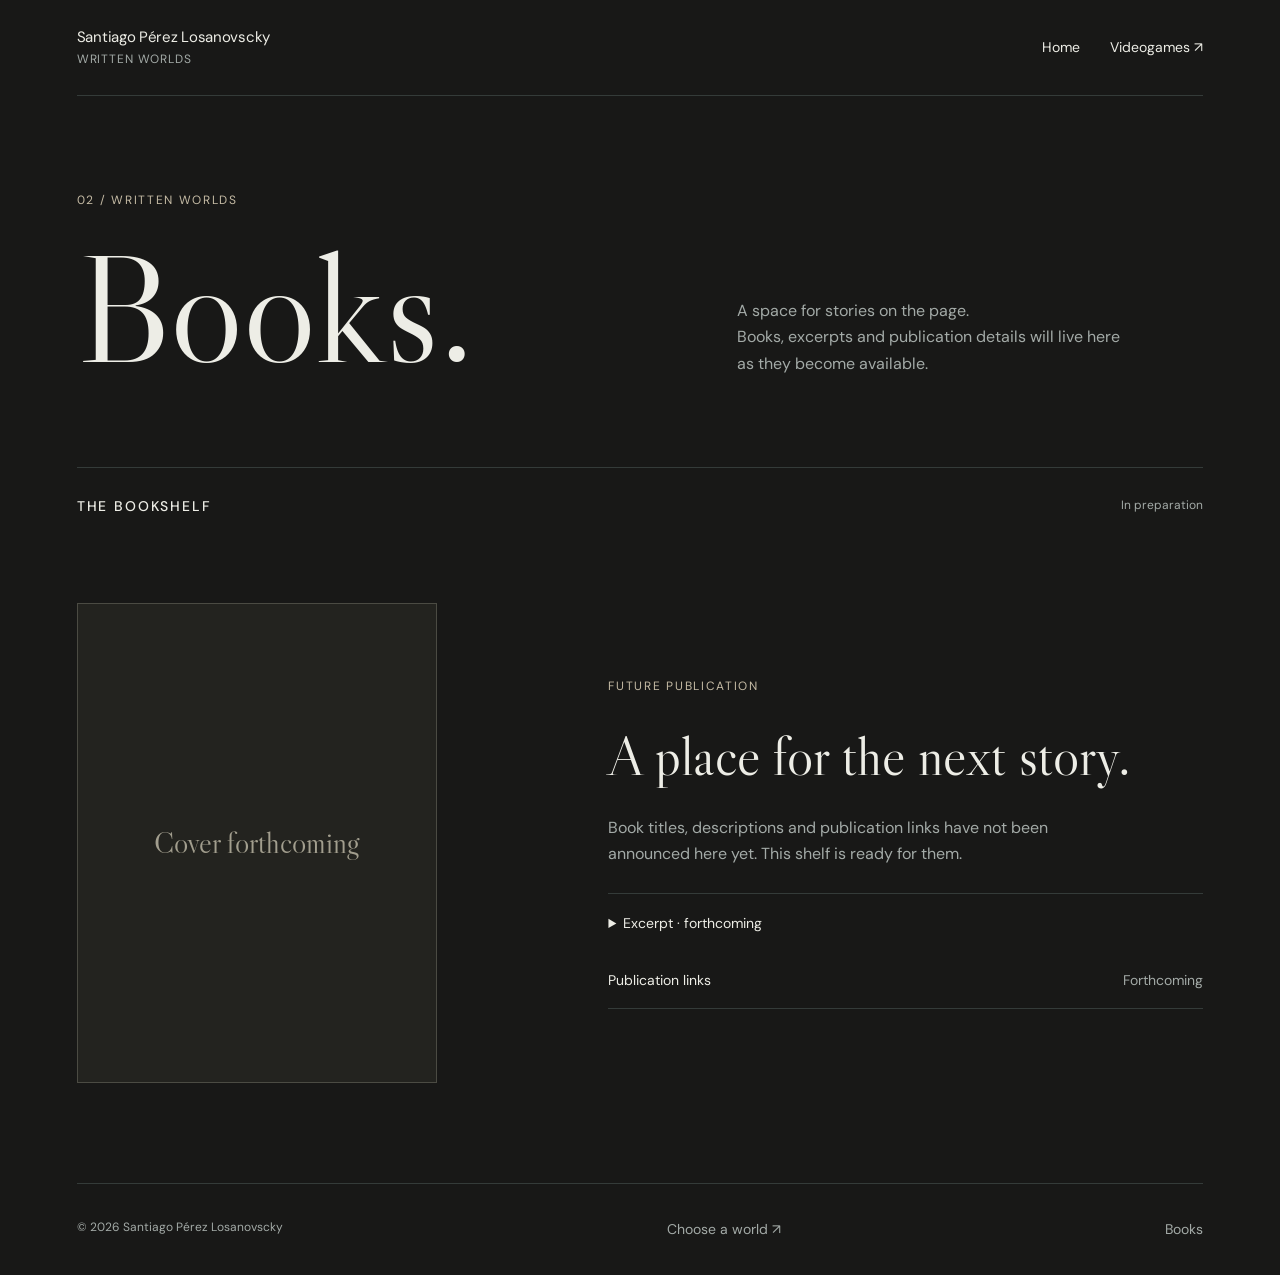
==== books/index.html @ a23243bd "Rebuild portfolio with editorial case studies and responsive split entrance Add game portfolio, Book" ====
<!doctype html>
<html lang="en"><head><meta charset="UTF-8"><meta name="viewport" content="width=device-width,initial-scale=1"><meta name="theme-color" content="#101313"><meta name="description" content="Santiago Pérez Losanovscky — Game & Systems Designer, Level Designer, Unreal Engine Technical Prototyper and Game Design Educator."><title>Books — Santiago Pérez Losanovscky</title><link rel="icon" type="image/svg+xml" href="data:image/svg+xml,%3Csvg xmlns='http://www.w3.org/2000/svg' viewBox='0 0 32 32'%3E%3Crect width='32' height='32' fill='%23101313'/%3E%3Cpath d='M7 25 20 7h5L12 25Z' fill='%23a6c9bc'/%3E%3C/svg%3E"><link rel="stylesheet" href="../style.css"><script defer src="../app.js"></script></head><body><a href="#main" style="position:absolute;left:-10000px" onfocus="this.style.left='16px';this.style.zIndex='99'" onblur="this.style.left='-10000px'">Skip to content</a><div id="app"></div><noscript>This portfolio needs JavaScript to display its pages. Please enable JavaScript.</noscript></body></html>
---- style.css ----
@import url('https://fonts.googleapis.com/css2?family=Barlow+Condensed:wght@500;600;700&family=DM+Sans:wght@400;500;600&family=Libre+Caslon+Display&display=swap');
:root{--bg:#101313;--panel:#191e1e;--ink:#edede6;--muted:#a3aaa7;--line:#343b39;--accent:#a6c9bc;--serif:'Libre Caslon Display',Georgia,serif;--display:'Barlow Condensed','Arial Narrow',sans-serif;--body:'DM Sans',Arial,sans-serif}*{box-sizing:border-box}html{scroll-behavior:smooth;scroll-padding-top:100px}body{margin:0;background:var(--bg);color:var(--ink);font:16px/1.65 var(--body)}a{color:inherit;text-decoration:none}button{font:inherit}a:focus-visible,button:focus-visible,summary:focus-visible{outline:2px solid var(--accent);outline-offset:7px}::selection{background:#a6c9bc;color:#101313}h1,h2,h3,p{margin:0}h1,h2,h3{font-weight:500;line-height:1.06}p{color:var(--muted)}img{display:block;width:100%;height:100%;object-fit:cover}.eyebrow,.meta{font-size:12px;letter-spacing:.14em;text-transform:uppercase}.eyebrow{color:var(--accent)}.wrap{width:min(1360px,88%);margin:auto}.topbar{height:96px;display:flex;align-items:center;justify-content:space-between;gap:30px;border-bottom:1px solid var(--line)}.brand{font-size:15px;line-height:1.25;letter-spacing:-.02em}.brand small{display:block;font-size:12px;color:var(--muted);letter-spacing:.07em;margin-top:5px}.nav{display:flex;gap:30px;align-items:center;font-size:14px}.nav a:hover{color:var(--accent)}.nav .contact-link{border:1px solid #68746e;padding:9px 18px}.menu{display:none;background:transparent;border:1px solid var(--line);color:var(--ink);padding:7px 14px}.arrow{font-size:23px}.rule{border-top:1px solid var(--line)}.text-link{display:inline-flex;align-items:center;gap:30px;border-bottom:1px solid #66796f;padding:10px 0;font-size:14px}.text-link:hover{color:var(--accent)}.footer{padding:34px 0;display:flex;justify-content:space-between;gap:25px;font-size:12px;color:var(--muted);border-top:1px solid var(--line)}.footer a{font-size:14px}.hero{padding:94px 0 78px;display:grid;grid-template-columns:1.7fr 1fr;gap:70px;align-items:end}.hero h1{font-size:clamp(56px,6.7vw,106px);letter-spacing:-.055em;line-height:.99;margin-top:25px}.hero h1 em{font-family:var(--serif);font-weight:400;color:var(--accent)}.hero-copy{max-width:390px;padding-bottom:6px}.hero-copy p{margin-bottom:24px}.section-top{display:flex;align-items:center;justify-content:space-between;padding:28px 0 22px;border-top:1px solid var(--line)}.section-top h2{font-size:14px;text-transform:uppercase;letter-spacing:.13em}.section-top span{font-size:12px;color:var(--muted)}.flagship{display:block;position:relative;min-height:590px;background:#202c2a;overflow:hidden}.flagship .scene{position:absolute;inset:0;transition:transform 1s,opacity 1s;opacity:.8;background:linear-gradient(135deg,#263b38,#111817)}.flagship:hover .scene{transform:scale(1.025)}.flagship:after{content:'';position:absolute;inset:0;background:linear-gradient(0deg,rgba(4,10,9,.94),transparent 85%)}.feature-text{position:absolute;left:5%;bottom:9%;z-index:1;max-width:80%}.feature-text h2{font-family:var(--display);font-size:clamp(58px,8vw,114px);text-transform:uppercase;letter-spacing:-.01em;margin:14px 0}.feature-text p{color:#c1ccc4;max-width:460px}.feature-action{position:absolute;right:5%;bottom:11%;z-index:1;border:1px solid #90a399;border-radius:50%;height:62px;width:62px;display:grid;place-items:center;font-size:27px}.image-note{position:absolute;right:20px;top:20px;z-index:1;font-size:12px;color:#d4dad5;background:#101817bf;padding:4px 9px}.feature-bottom{display:flex;justify-content:space-between;padding:20px 0 48px;font-size:12px;color:var(--muted);gap:20px}.secondary-project{display:grid;grid-template-columns:1.05fr 1fr;gap:7%;align-items:center;margin-bottom:70px}.secondary-project.reverse .project-art{order:2}.project-art{min-height:320px;border:1px solid var(--line);background:#171e1e;display:flex;flex-direction:column;justify-content:space-between;padding:30px;transition:background .3s}.project-art:hover{background:#212c29}.project-art .big-number{font:110px/.95 var(--display);color:#7e9a8f;letter-spacing:-.04em}.project-art .art-label{font-size:12px;text-transform:uppercase;letter-spacing:.12em;color:var(--muted)}.project-art .art-title{font:40px/1 var(--display);max-width:250px;text-transform:uppercase}.project-copy h3{font-size:clamp(32px,3.5vw,52px);letter-spacing:-.035em;margin:15px 0 20px}.project-copy p{max-width:460px;margin-bottom:18px}.supporting{display:grid;grid-template-columns:repeat(3,1fr);gap:36px;margin:15px 0 100px}.small-project{border-top:1px solid var(--line);padding-top:24px;display:block}.small-project h3{font-size:26px;margin:20px 0 8px}.small-project .small-bottom{display:flex;justify-content:space-between;align-items:center;margin-top:25px;font-size:14px;color:var(--muted)}.small-project:hover h3{color:var(--accent)}.capabilities{padding-bottom:100px}.cap-grid{display:grid;grid-template-columns:1fr 1fr;gap:0 70px}.cap{padding:25px 0;border-bottom:1px solid var(--line)}.cap h3{font-size:22px;margin-bottom:12px}.cap p{font-size:15px;max-width:500px;margin-bottom:12px}.cap a{font-size:14px;color:var(--accent)}.about{display:grid;grid-template-columns:.8fr 1.2fr;gap:10%;padding:70px 0 110px}.about h2{font:clamp(45px,5.5vw,80px)/1.02 var(--serif)}.about p{font-size:20px;margin:0 0 24px}.about .roles{font-size:14px;color:var(--accent)}.contact{padding:65px 0 90px}.contact h2{font-size:clamp(42px,6vw,80px);letter-spacing:-.04em}.contact-grid{display:grid;grid-template-columns:1fr 1fr;gap:60px;margin-top:40px}.pending{font-size:14px;color:var(--muted);padding:16px 0;border-bottom:1px solid var(--line);display:flex;justify-content:space-between;gap:30px}.pending strong{font-weight:400;color:var(--ink)}.back{display:inline-block;font-size:14px;color:var(--muted);margin-top:38px}.case-hero{padding:60px 0}.case-hero h1{font:clamp(70px,11vw,160px)/.9 var(--display);text-transform:uppercase;margin:22px 0 35px;letter-spacing:-.025em;max-width:1000px}.case-intro{display:grid;grid-template-columns:1fr 1fr;gap:12%;align-items:start}.case-intro p{font-size:20px;max-width:630px}.case-facts{display:flex;flex-wrap:wrap;gap:20px 40px;font-size:14px}.case-facts span{color:var(--muted);display:block;font-size:12px;margin-bottom:4px;text-transform:uppercase;letter-spacing:.1em}.case-banner{height:560px;position:relative;overflow:hidden;background:#1b2723}.case-banner img{opacity:.8}.case-banner .banner-title{position:absolute;left:5%;bottom:8%;font:52px/1 var(--serif)}.case-nav{display:flex;flex-wrap:wrap;gap:15px 28px;padding:28px 0;border-bottom:1px solid var(--line);font-size:14px}.case-nav a{color:var(--muted)}.case-section{padding:80px 0;border-bottom:1px solid var(--line)}.section-heading{display:grid;grid-template-columns:80px 1fr;gap:15px;margin-bottom:35px}.section-heading .index{font-size:14px;color:var(--accent);padding-top:8px}.section-heading h2{font-size:clamp(34px,4vw,56px);letter-spacing:-.03em;max-width:760px}.breakdown{display:grid;grid-template-columns:1fr 1fr;gap:55px;margin-left:95px;margin-bottom:35px}.breakdown h3{font-size:14px;text-transform:uppercase;letter-spacing:.12em;margin-bottom:14px;color:var(--accent)}.breakdown p{max-width:530px}.placeholder{border:1px solid var(--line);background:#161b1b;min-height:320px;padding:30px;display:flex;flex-direction:column;align-items:center;justify-content:center;text-align:center;gap:10px}.placeholder.wide{min-height:460px}.placeholder .placeholder-symbol{color:#738b80;font:48px var(--serif);margin-bottom:10px}.placeholder strong{font-size:20px;font-weight:400}.placeholder p{font-size:14px;max-width:490px}.placeholder .meta{font-size:12px;color:#7f9389}.media-pair{display:grid;grid-template-columns:1fr 1fr;gap:22px;margin-top:22px}.editor-note{font-size:14px;padding:17px 20px;background:#1a201d;color:#a9b9af;border-left:2px solid #607e6b;margin:32px 0}.next-project{padding:70px 0 90px}.next-project a{display:flex;align-items:center;justify-content:space-between;font-size:clamp(32px,5vw,68px);letter-spacing:-.04em;margin-top:20px}.books-page{--accent:#c5bba5;background:#181817}.books-intro{padding:95px 0 90px;display:grid;grid-template-columns:1.2fr 1fr;gap:100px;align-items:end}.books-intro h1{font:clamp(85px,12vw,170px)/.9 var(--serif);margin-top:28px}.books-intro p{max-width:390px}.book-empty{display:grid;grid-template-columns:.8fr 1.2fr;gap:12%;padding:65px 0 100px;align-items:center}.book-cover{aspect-ratio:3/4;border:1px solid #4b4b43;display:flex;align-items:center;justify-content:center;background:#23231f;max-width:360px;font-family:var(--serif);font-size:30px;color:#a29e8e}.book-empty h2{font:55px var(--serif);margin-bottom:25px}.book-empty p{max-width:510px;margin-bottom:25px}.book-empty details{border-top:1px solid var(--line);padding:18px 0}.book-empty summary{cursor:pointer;font-size:14px}.book-empty details p{font-size:14px;padding-top:18px}.chooser{min-height:100svh;position:relative;overflow:hidden;background:#171b19}.chooser-header{position:absolute;left:5%;right:5%;top:35px;z-index:3;display:flex;align-items:start;justify-content:space-between;pointer-events:none}.chooser-header .name{font-size:14px;line-height:1.35}.chooser-header .meta{color:#b8c1bb}.choice{position:absolute;inset:0;display:flex;align-items:center;transition:clip-path .7s,filter .7s,background .7s}.choice-game{clip-path:polygon(0 0,66% 0,43% 100%,0 100%);background:#1d2a26}.choice-game .choice-bg{position:absolute;inset:0;background:url('assets/atmosphere.jpg') center/cover;opacity:.6;transition:transform 1.2s}.choice-game:after{content:'';position:absolute;inset:0;background:linear-gradient(90deg,#09130fc2,transparent)}.choice-books{clip-path:polygon(66% 0,100% 0,100% 100%,43% 100%);background:#292a25;justify-content:flex-end}.choice-content{position:relative;z-index:2;margin:0 9%;padding-top:35px}.choice-content .meta{color:#b0beb5;letter-spacing:.25em}.choice h1,.choice h2{font:clamp(65px,8.8vw,144px)/1 var(--display);letter-spacing:-.025em;margin:20px 0}.choice-books h2{font-family:var(--serif);font-weight:400;letter-spacing:-.06em}.choice-enter{display:inline-flex;gap:35px;align-items:center;font-size:13px;text-transform:uppercase;letter-spacing:.15em;border-bottom:1px solid #718278;padding:12px 0}.chooser:has(.choice-game:hover) .choice-game,.chooser:has(.choice-game:focus-visible) .choice-game{clip-path:polygon(0 0,69% 0,46% 100%,0 100%)}.chooser:has(.choice-game:hover) .choice-books,.chooser:has(.choice-game:focus-visible) .choice-books{clip-path:polygon(69% 0,100% 0,100% 100%,46% 100%);filter:brightness(.65)}.chooser:has(.choice-books:hover) .choice-books,.chooser:has(.choice-books:focus-visible) .choice-books{clip-path:polygon(63% 0,100% 0,100% 100%,40% 100%);background:#35362e}.chooser:has(.choice-books:hover) .choice-game,.chooser:has(.choice-books:focus-visible) .choice-game{clip-path:polygon(0 0,63% 0,40% 100%,0 100%);filter:brightness(.6)}.choice:hover .choice-bg{transform:scale(1.03)}.chooser-footer{position:absolute;bottom:32px;left:5%;right:5%;display:flex;justify-content:space-between;z-index:3;pointer-events:none;font-size:12px;color:#a5b0a6}.chooser-footer .concept-label{font-size:12px;color:#84958b}
@media(min-width:1700px){.choice-content{margin:0 12%}}@media(max-width:900px){.nav{gap:17px}.hero{gap:35px;grid-template-columns:1.5fr 1fr}.hero h1{font-size:65px}.hero-copy p{font-size:15px}.flagship{min-height:500px}.choice-content{margin:0 6%}.choice h1,.choice h2{font-size:10vw}.breakdown{margin-left:0}.books-intro{gap:40px}}@media(max-width:650px){.wrap{width:88%}.topbar{height:80px}.menu{display:block}.nav{display:none;position:absolute;top:79px;left:0;right:0;z-index:10;background:#141a17;padding:25px 6%;border-bottom:1px solid var(--line);flex-direction:column;align-items:stretch}.nav.open{display:flex}.nav a{padding:9px 0}.nav .contact-link{padding:9px 12px}.hero{display:block;padding:60px 0 50px}.hero h1{font-size:60px;max-width:440px}.hero-copy{margin-top:30px}.flagship{min-height:440px}.feature-text{bottom:15%;max-width:90%}.feature-text h2{font-size:62px}.feature-text p{font-size:14px;max-width:260px}.feature-action{height:43px;width:43px;bottom:5%}.feature-bottom{flex-direction:column;gap:8px;padding-bottom:40px}.secondary-project{grid-template-columns:1fr;gap:25px;margin-bottom:55px}.secondary-project.reverse .project-art{order:0}.project-art{min-height:270px}.supporting{grid-template-columns:1fr;gap:22px;margin-bottom:60px}.small-project h3{margin-top:12px}.small-project .small-bottom{margin-top:12px}.cap-grid{grid-template-columns:1fr}.capabilities{padding-bottom:45px}.about{grid-template-columns:1fr;gap:35px;padding:45px 0 55px}.about p{font-size:18px}.contact-grid{grid-template-columns:1fr;gap:25px}.footer{flex-wrap:wrap}.case-hero{padding:45px 0}.case-hero h1{font-size:76px}.case-intro{grid-template-columns:1fr;gap:30px}.case-intro p{font-size:18px}.case-banner{height:390px}.case-banner .banner-title{font-size:38px}.section-heading{grid-template-columns:32px 1fr;gap:8px}.breakdown{grid-template-columns:1fr;gap:25px}.case-section{padding:50px 0}.media-pair{grid-template-columns:1fr}.placeholder,.placeholder.wide{min-height:280px;padding:24px}.books-intro,.book-empty{grid-template-columns:1fr;gap:40px}.books-intro{padding:60px 0}.book-cover{width:75%}.choice-game{clip-path:polygon(0 0,100% 0,100% 48%,0 60%)}.choice-books{clip-path:polygon(0 60%,100% 48%,100% 100%,0 100%);align-items:flex-end;justify-content:flex-start}.choice-game{align-items:flex-start}.choice-content{margin:0 8%;padding-top:0}.choice-game .choice-content{margin-top:28svh}.choice-books .choice-content{margin-bottom:17svh;margin-left:35%}.choice h1,.choice h2{font-size:clamp(55px,13vw,88px);margin:10px 0}.choice-content .meta{font-size:12px}.choice-enter{font-size:12px;padding:5px 0}.chooser-header{top:24px}.chooser-header .meta{display:none}.chooser:has(.choice-game:hover) .choice-game,.chooser:has(.choice-game:focus-visible) .choice-game,.chooser:has(.choice-books:hover) .choice-game,.chooser:has(.choice-books:focus-visible) .choice-game{clip-path:polygon(0 0,100% 0,100% 48%,0 60%)}.chooser:has(.choice-game:hover) .choice-books,.chooser:has(.choice-game:focus-visible) .choice-books,.chooser:has(.choice-books:hover) .choice-books,.chooser:has(.choice-books:focus-visible) .choice-books{clip-path:polygon(0 60%,100% 48%,100% 100%,0 100%)}.chooser-footer{bottom:22px}.chooser-footer .concept-label{max-width:120px;text-align:right}}
@media(prefers-reduced-motion:reduce){html{scroll-behavior:auto}*,*:before,*:after{transition:none!important;animation:none!important}}
@media(max-width:650px){.choice{transition:filter .7s,background .7s}.section-top{gap:18px}.section-top>span{text-align:right;max-width:50%}}
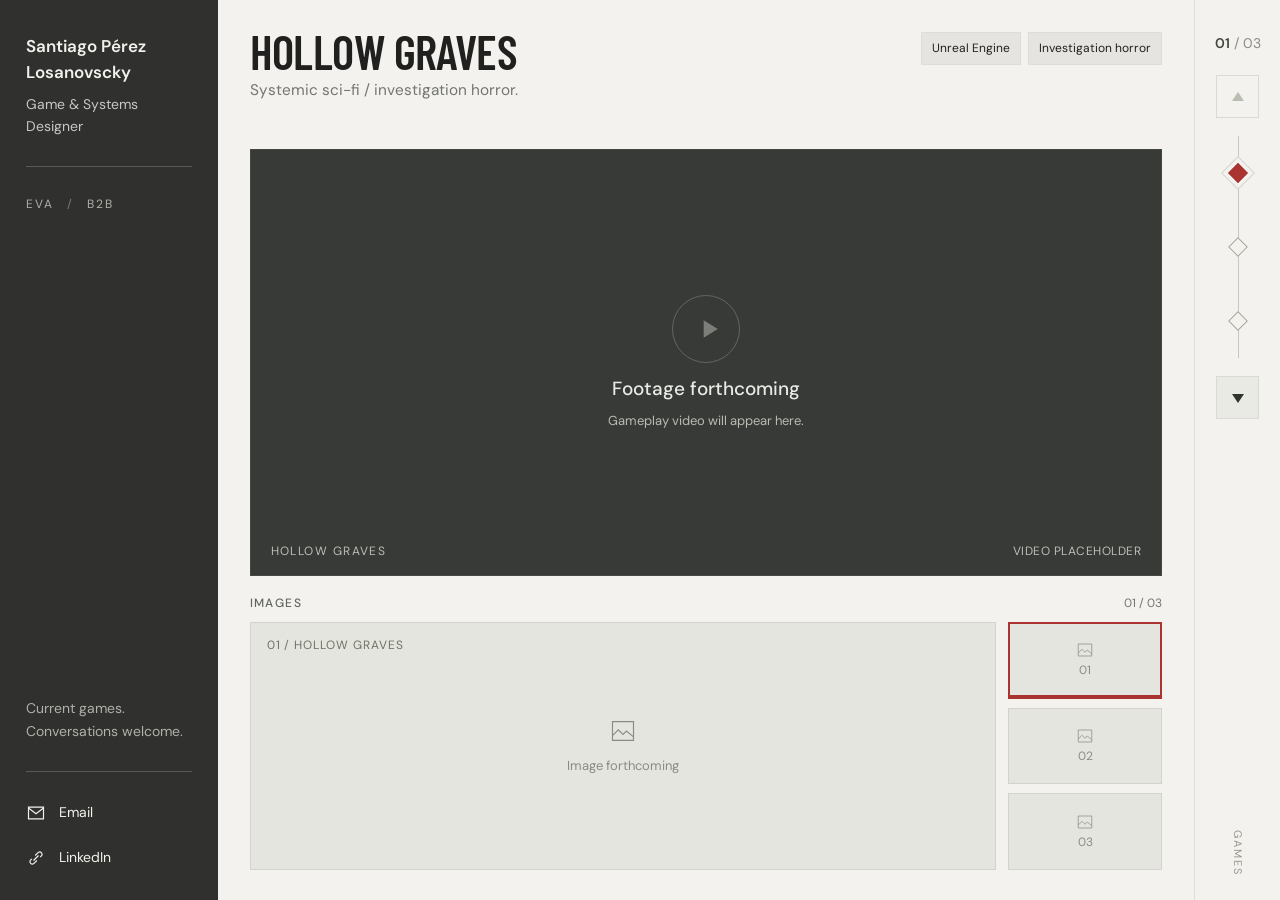
==== commit de3e41f9: "Replace full portfolio with concise EVA B2B game showcase Use one static, data-driven screen for Hol" ====
--- a/books/index.html
+++ b/books/index.html
@@ -1,2 +1 @@
-<!doctype html>
-<html lang="en"><head><meta charset="UTF-8"><meta name="viewport" content="width=device-width,initial-scale=1"><meta name="theme-color" content="#101313"><meta name="description" content="Santiago Pérez Losanovscky — Game & Systems Designer, Level Designer, Unreal Engine Technical Prototyper and Game Design Educator."><title>Books — Santiago Pérez Losanovscky</title><link rel="icon" type="image/svg+xml" href="data:image/svg+xml,%3Csvg xmlns='http://www.w3.org/2000/svg' viewBox='0 0 32 32'%3E%3Crect width='32' height='32' fill='%23101313'/%3E%3Cpath d='M7 25 20 7h5L12 25Z' fill='%23a6c9bc'/%3E%3C/svg%3E"><link rel="stylesheet" href="../style.css"><script defer src="../app.js"></script></head><body><a href="#main" style="position:absolute;left:-10000px" onfocus="this.style.left='16px';this.style.zIndex='99'" onblur="this.style.left='-10000px'">Skip to content</a><div id="app"></div><noscript>This portfolio needs JavaScript to display its pages. Please enable JavaScript.</noscript></body></html>
+<!doctype html><html lang="en"><head><meta charset="utf-8"><meta name="viewport" content="width=device-width,initial-scale=1"><title>EVA B2B — Current games</title><meta http-equiv="refresh" content="0;url=../"><script>location.replace('../');</script></head><body><a href="../">Explore the three current games</a></body></html>
